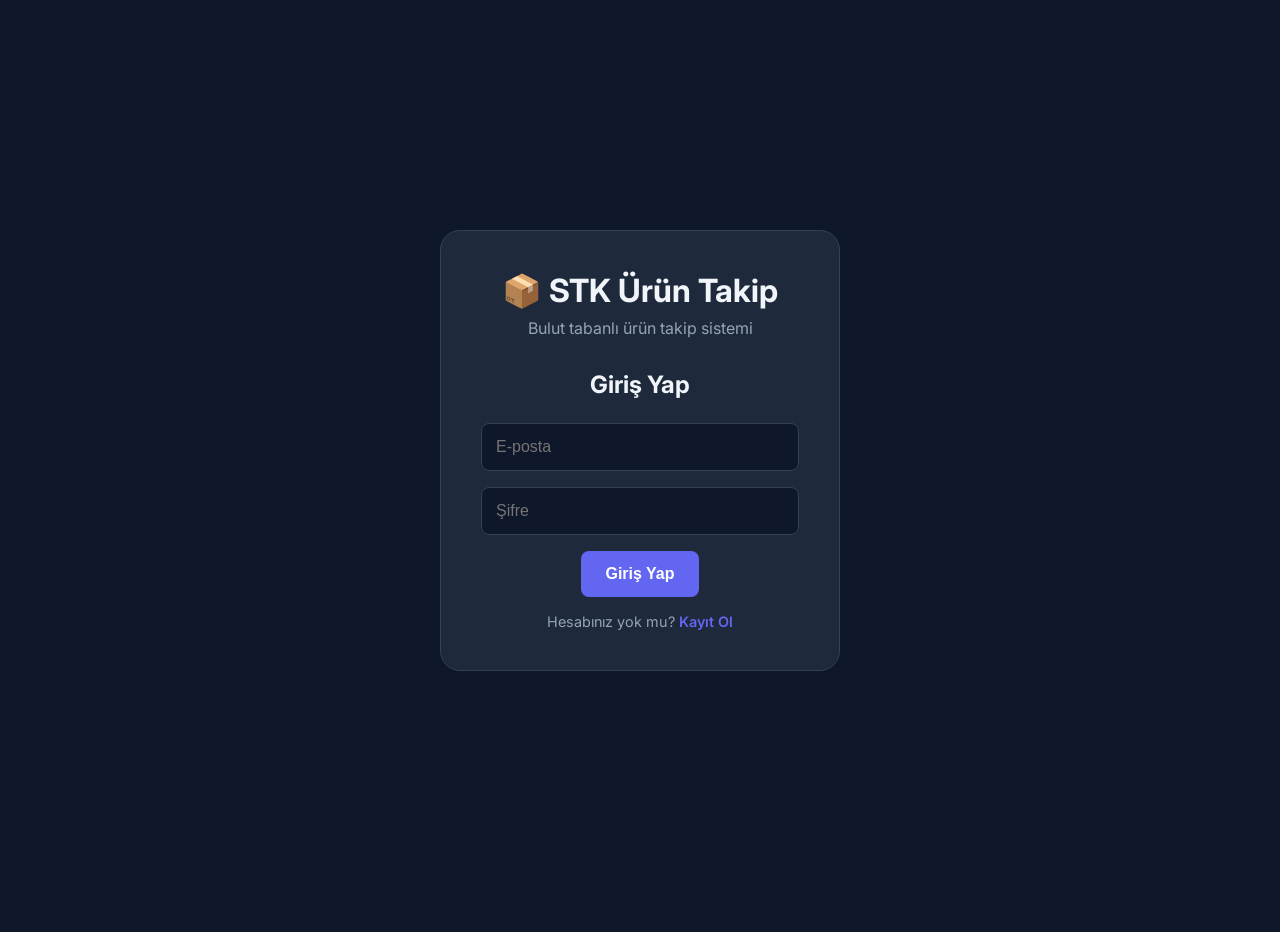
==== index.html @ 8dcf9ea6 "Add files via upload" ====
<!DOCTYPE html>
<html lang="tr">

<head>
    <meta charset="UTF-8">
    <meta name="viewport" content="width=device-width, initial-scale=1.0">
    <meta name="description" content="Ürün son kullanma tarihi takip uygulaması">
    <meta name="theme-color" content="#6366f1">
    <title>STK Ürün Takip</title>
    <link rel="stylesheet" href="style.css">
    <link rel="preconnect" href="https://fonts.googleapis.com">
    <link rel="preconnect" href="https://fonts.gstatic.com" crossorigin>
    <link href="https://fonts.googleapis.com/css2?family=Inter:wght@400;500;600;700&display=swap" rel="stylesheet">
    <link rel="manifest" href="manifest.json">
</head>

<body>
    <!-- Giriş/Kayıt Ekranı -->
    <div id="auth-container" class="auth-container">
        <div class="auth-card">
            <h1>📦 STK Ürün Takip</h1>
            <p class="auth-subtitle">Bulut tabanlı ürün takip sistemi</p>

            <div id="login-form" class="auth-form">
                <h2>Giriş Yap</h2>
                <input type="email" id="login-email" placeholder="E-posta" required>
                <input type="password" id="login-password" placeholder="Şifre" required>
                <button id="login-btn" class="btn btn-primary">Giriş Yap</button>
                <p class="auth-toggle">Hesabınız yok mu? <a href="#" id="show-register">Kayıt Ol</a></p>
            </div>

            <div id="register-form" class="auth-form hidden">
                <h2>Kayıt Ol</h2>
                <input type="text" id="register-name" placeholder="Adınız Soyadınız" required>
                <input type="email" id="register-email" placeholder="E-posta" required>
                <input type="password" id="register-password" placeholder="Şifre (min 6 karakter)" required>
                <button id="register-btn" class="btn btn-primary">Kayıt Ol</button>
                <p class="auth-toggle">Zaten hesabınız var mı? <a href="#" id="show-login">Giriş Yap</a></p>
            </div>
        </div>
    </div>

    <!-- Ana Uygulama -->
    <div id="app-container" class="app-container hidden">
        <!-- Header -->
        <header class="app-header">
            <div>
                <h1>📦 STK Ürün Takip</h1>
                <p class="subtitle">Son kullanma tarihi yaklaşan ürünleri takip edin</p>
            </div>
            <div class="user-info">
                <span id="user-name">Kullanıcı</span>
                <button id="logout-btn" class="btn btn-secondary">Çıkış</button>
            </div>
        </header>

        <!-- Bildirim İzin Butonu -->
        <div id="notification-prompt" class="notification-prompt hidden">
            <p>⏰ Bildirimleri açmak ister misiniz?</p>
            <button id="enable-notifications" class="btn btn-primary">Bildirimleri Aç</button>
        </div>

        <!-- Fotoğraf Ekleme -->
        <section class="add-product-section">
            <h2>Fotoğraf Çek</h2>

            <div class="camera-container">
                <video id="camera" autoplay playsinline class="hidden"></video>
                <canvas id="canvas" class="hidden"></canvas>
                <div id="photo-preview" class="photo-preview hidden">
                    <img id="preview-img" src="" alt="Ürün fotoğrafı">
                </div>
                <button id="take-photo-btn" class="btn btn-camera">📷 Fotoğraf Çek</button>
                <button id="capture-btn" class="btn btn-primary hidden">Çek</button>
                <button id="retake-btn" class="btn btn-secondary hidden">Tekrar Çek</button>
            </div>

            <form id="product-form">
                <div class="form-group">
                    <label>Hangi Gün Son Kullanma Tarihi?</label>
                    <div id="calendar-buttons" class="calendar-buttons">
                        <!-- Dinamik olarak JavaScript ile doldurulacak -->
                    </div>
                    <input type="hidden" id="selected-date" required>
                </div>

                <button type="submit" class="btn btn-add">Kaydet</button>
            </form>
        </section>

        <!-- Tarih Bazlı Görüntüleme -->
        <section class="products-section">
            <h2>Tarihlere Göre Fotoğraflar</h2>
            <div id="date-list" class="date-list">
                <p class="empty-message">Yükleniyor...</p>
            </div>
            <div id="photos-container" class="photos-container hidden">
                <div class="photos-header">
                    <button id="back-btn" class="btn btn-secondary">← Geri</button>
                    <button id="delete-all-btn" class="btn btn-danger">🗑️ Tümünü Sil</button>
                </div>
                <h3 id="selected-date-title"></h3>
                <div id="photos-grid" class="photos-grid"></div>
            </div>
        </section>
    </div>

    <!-- Firebase SDK -->
    <script src="https://www.gstatic.com/firebasejs/10.7.1/firebase-app-compat.js"></script>
    <script src="https://www.gstatic.com/firebasejs/10.7.1/firebase-auth-compat.js"></script>
    <script src="https://www.gstatic.com/firebasejs/10.7.1/firebase-firestore-compat.js"></script>
    <script src="https://www.gstatic.com/firebasejs/10.7.1/firebase-storage-compat.js"></script>

    <script src="firebase-config.js"></script>
    <script src="script.js"></script>

    <!-- Service Worker Kayıt -->
    <script>
        // Global hata yakalama
        window.addEventListener('error', (e) => {
            console.error('Global hata:', e.error);
            alert('Bir hata oluştu. Lütfen sayfayı yenileyin veya Firebase güvenlik kurallarını kontrol edin.');
        });

        window.addEventListener('unhandledrejection', (e) => {
            console.error('Promise hatası:', e.reason);
            if (e.reason && e.reason.code === 'permission-denied') {
                alert('⚠️ Firebase erişim hatası!\n\nFirebase güvenlik kurallarının süresi dolmuş olabilir.\n\nLütfen FIREBASE_GUVENLIK_KURALLARI.md dosyasındaki talimatları takip edin.');
            }
        });

        // Service Worker kayıt
        if ('serviceWorker' in navigator) {
            window.addEventListener('load', () => {
                navigator.serviceWorker.register('/sw.js')
                    .then(reg => console.log('✅ Service Worker kayıtlı:', reg.scope))
                    .catch(err => console.log('❌ Service Worker hatası:', err));
            });
        }
    </script>
</body>

</html>
---- style.css ----
:root {
    --primary: #6366f1;
    --primary-dark: #4f46e5;
    --danger: #ef4444;
    --warning: #f59e0b;
    --success: #10b981;
    --bg: #0f172a;
    --bg-card: #1e293b;
    --text: #f1f5f9;
    --text-muted: #94a3b8;
    --border: #334155;
}

* {
    margin: 0;
    padding: 0;
    box-sizing: border-box;
}

body {
    font-family: 'Inter', sans-serif;
    background: var(--bg);
    color: var(--text);
    min-height: 100vh;
    padding-bottom: 2rem;
}

/* Auth Container */
.auth-container {
    min-height: 100vh;
    display: flex;
    justify-content: center;
    align-items: center;
    padding: 1rem;
}

.auth-card {
    background: var(--bg-card);
    padding: 2.5rem;
    border-radius: 20px;
    max-width: 400px;
    width: 100%;
    border: 1px solid var(--border);
    text-align: center;
}

.auth-card h1 {
    font-size: 2rem;
    margin-bottom: 0.5rem;
}

.auth-subtitle {
    color: var(--text-muted);
    margin-bottom: 2rem;
}

.auth-form h2 {
    margin-bottom: 1.5rem;
    font-size: 1.5rem;
}

.auth-form input {
    width: 100%;
    padding: 0.875rem;
    background: var(--bg);
    border: 1px solid var(--border);
    border-radius: 8px;
    color: var(--text);
    font-size: 1rem;
    margin-bottom: 1rem;
    transition: border-color 0.3s;
}

.auth-form input:focus {
    outline: none;
    border-color: var(--primary);
}

.auth-toggle {
    margin-top: 1rem;
    color: var(--text-muted);
    font-size: 0.9rem;
}

.auth-toggle a {
    color: var(--primary);
    text-decoration: none;
    font-weight: 600;
}

.auth-toggle a:hover {
    text-decoration: underline;
}

* {
    margin: 0;
    padding: 0;
    box-sizing: border-box;
}

body {
    font-family: 'Inter', sans-serif;
    background: var(--bg);
    color: var(--text);
    min-height: 100vh;
    padding-bottom: 2rem;
}

.app-container {
    max-width: 800px;
    margin: 0 auto;
    padding: 1rem;
}

/* Header */
.app-header {
    display: flex;
    justify-content: space-between;
    align-items: center;
    padding: 2rem 1.5rem;
    background: linear-gradient(135deg, var(--primary), var(--primary-dark));
    border-radius: 16px;
    margin-bottom: 2rem;
    flex-wrap: wrap;
    gap: 1rem;
}

.app-header h1 {
    font-size: 2rem;
    margin-bottom: 0.5rem;
}

.subtitle {
    color: rgba(255, 255, 255, 0.9);
    font-size: 0.95rem;
}

.user-info {
    display: flex;
    align-items: center;
    gap: 1rem;
}

.user-info span {
    color: white;
    font-weight: 600;
}

/* Bildirim Prompt */
.notification-prompt {
    background: var(--warning);
    color: #000;
    padding: 1rem;
    border-radius: 12px;
    text-align: center;
    margin-bottom: 1.5rem;
}

.notification-prompt p {
    margin-bottom: 0.75rem;
    font-weight: 600;
}

.hidden {
    display: none !important;
}

/* Sections */
.add-product-section,
.products-section {
    background: var(--bg-card);
    padding: 1.5rem;
    border-radius: 16px;
    margin-bottom: 1.5rem;
    border: 1px solid var(--border);
}

h2 {
    margin-bottom: 1.5rem;
    font-size: 1.5rem;
}

/* Camera */
.camera-container {
    text-align: center;
    margin-bottom: 1.5rem;
}

#camera,
#canvas {
    width: 100%;
    max-width: 400px;
    border-radius: 12px;
    margin-bottom: 1rem;
}

.photo-preview {
    margin-bottom: 1rem;
}

.photo-preview img {
    width: 100%;
    max-width: 400px;
    border-radius: 12px;
    border: 2px solid var(--primary);
}

/* Form */
.form-group {
    margin-bottom: 1.25rem;
}

label {
    display: block;
    margin-bottom: 0.5rem;
    font-weight: 500;
    color: var(--text-muted);
}

input[type="text"],
input[type="date"] {
    width: 100%;
    padding: 0.875rem;
    background: var(--bg);
    border: 1px solid var(--border);
    border-radius: 8px;
    color: var(--text);
    font-size: 1rem;
    transition: border-color 0.3s;
}

input:focus {
    outline: none;
    border-color: var(--primary);
}

/* Buttons */
.btn {
    padding: 0.875rem 1.5rem;
    border: none;
    border-radius: 8px;
    font-weight: 600;
    cursor: pointer;
    transition: all 0.3s;
    font-size: 1rem;
}

.btn-primary {
    background: var(--primary);
    color: white;
}

.btn-primary:hover {
    background: var(--primary-dark);
    transform: translateY(-2px);
}

.btn-secondary {
    background: var(--text-muted);
    color: white;
    margin-left: 0.5rem;
}

.btn-camera {
    background: var(--success);
    color: white;
    width: 100%;
    max-width: 400px;
}

.btn-add {
    background: var(--primary);
    color: white;
    width: 100%;
}

.btn-add:hover {
    background: var(--primary-dark);
}

/* Calendar Buttons (Dinamik Takvim) */
.calendar-buttons {
    display: grid;
    grid-template-columns: repeat(7, 1fr);
    gap: 0.5rem;
    margin-top: 0.5rem;
}

.calendar-btn {
    padding: 0.75rem;
    background: var(--bg);
    border: 2px solid var(--border);
    border-radius: 8px;
    color: var(--text);
    font-weight: 600;
    cursor: pointer;
    transition: all 0.3s;
    font-size: 0.9rem;
}

.calendar-btn:hover {
    border-color: var(--primary);
    transform: translateY(-2px);
}

.calendar-btn.selected {
    background: var(--primary);
    border-color: var(--primary);
    color: white;
    box-shadow: 0 0 15px rgba(99, 102, 241, 0.4);
}

.calendar-btn.past {
    opacity: 0.4;
    cursor: not-allowed;
}

.calendar-btn.today {
    border-color: var(--warning);
    font-weight: 700;
}

/* Photos Header */
.photos-header {
    display: flex;
    justify-content: space-between;
    align-items: center;
    margin-bottom: 1rem;
    gap: 1rem;
}

.btn-danger {
    background: var(--danger);
    color: white;
}

.btn-danger:hover {
    background: #dc2626;
}

/* Date List */
.date-list {
    display: grid;
    gap: 0.75rem;
}

.date-card {
    background: var(--bg);
    border: 1px solid var(--border);
    border-radius: 12px;
    padding: 1.25rem;
    display: flex;
    justify-content: space-between;
    align-items: center;
    cursor: pointer;
    transition: all 0.3s;
}

.date-card:hover {
    border-color: var(--primary);
    transform: translateX(4px);
}

.date-card.urgent {
    border-left: 4px solid var(--danger);
}

.date-card.warning {
    border-left: 4px solid var(--warning);
}

.date-info h3 {
    margin-bottom: 0.25rem;
    font-size: 1.1rem;
}

.date-info p {
    color: var(--text-muted);
    font-size: 0.9rem;
}

.photo-count {
    background: var(--primary);
    color: white;
    padding: 0.5rem 1rem;
    border-radius: 8px;
    font-weight: 600;
}

/* Photos Grid */
.photos-container {
    margin-top: 1.5rem;
}

.photos-container h3 {
    margin: 1rem 0;
}

.photos-grid {
    display: grid;
    grid-template-columns: repeat(auto-fill, minmax(150px, 1fr));
    gap: 1rem;
    margin-top: 1rem;
}

.photo-item {
    position: relative;
    border-radius: 12px;
    overflow: hidden;
    aspect-ratio: 1;
    border: 2px solid var(--border);
    transition: transform 0.2s;
}

.photo-item:hover {
    transform: scale(1.05);
}

.photo-item img {
    width: 100%;
    height: 100%;
    object-fit: cover;
}

.photo-user {
    position: absolute;
    bottom: 0;
    left: 0;
    right: 0;
    background: rgba(0, 0, 0, 0.7);
    color: white;
    padding: 0.5rem;
    font-size: 0.8rem;
    text-align: center;
    backdrop-filter: blur(5px);
}

.photo-delete {
    position: absolute;
    top: 0.5rem;
    right: 0.5rem;
    background: var(--danger);
    color: white;
    border: none;
    border-radius: 50%;
    width: 32px;
    height: 32px;
    cursor: pointer;
    font-size: 1.2rem;
    display: flex;
    align-items: center;
    justify-content: center;
    opacity: 0.9;
}

.photo-delete:hover {
    opacity: 1;
    transform: scale(1.1);
}

.empty-message {
    text-align: center;
    color: var(--text-muted);
    padding: 2rem;
}

@media (max-width: 600px) {
    .app-header h1 {
        font-size: 1.5rem;
    }

    .product-card {
        flex-direction: column;
        text-align: center;
    }

    .product-image {
        width: 100%;
        height: 150px;
    }
}
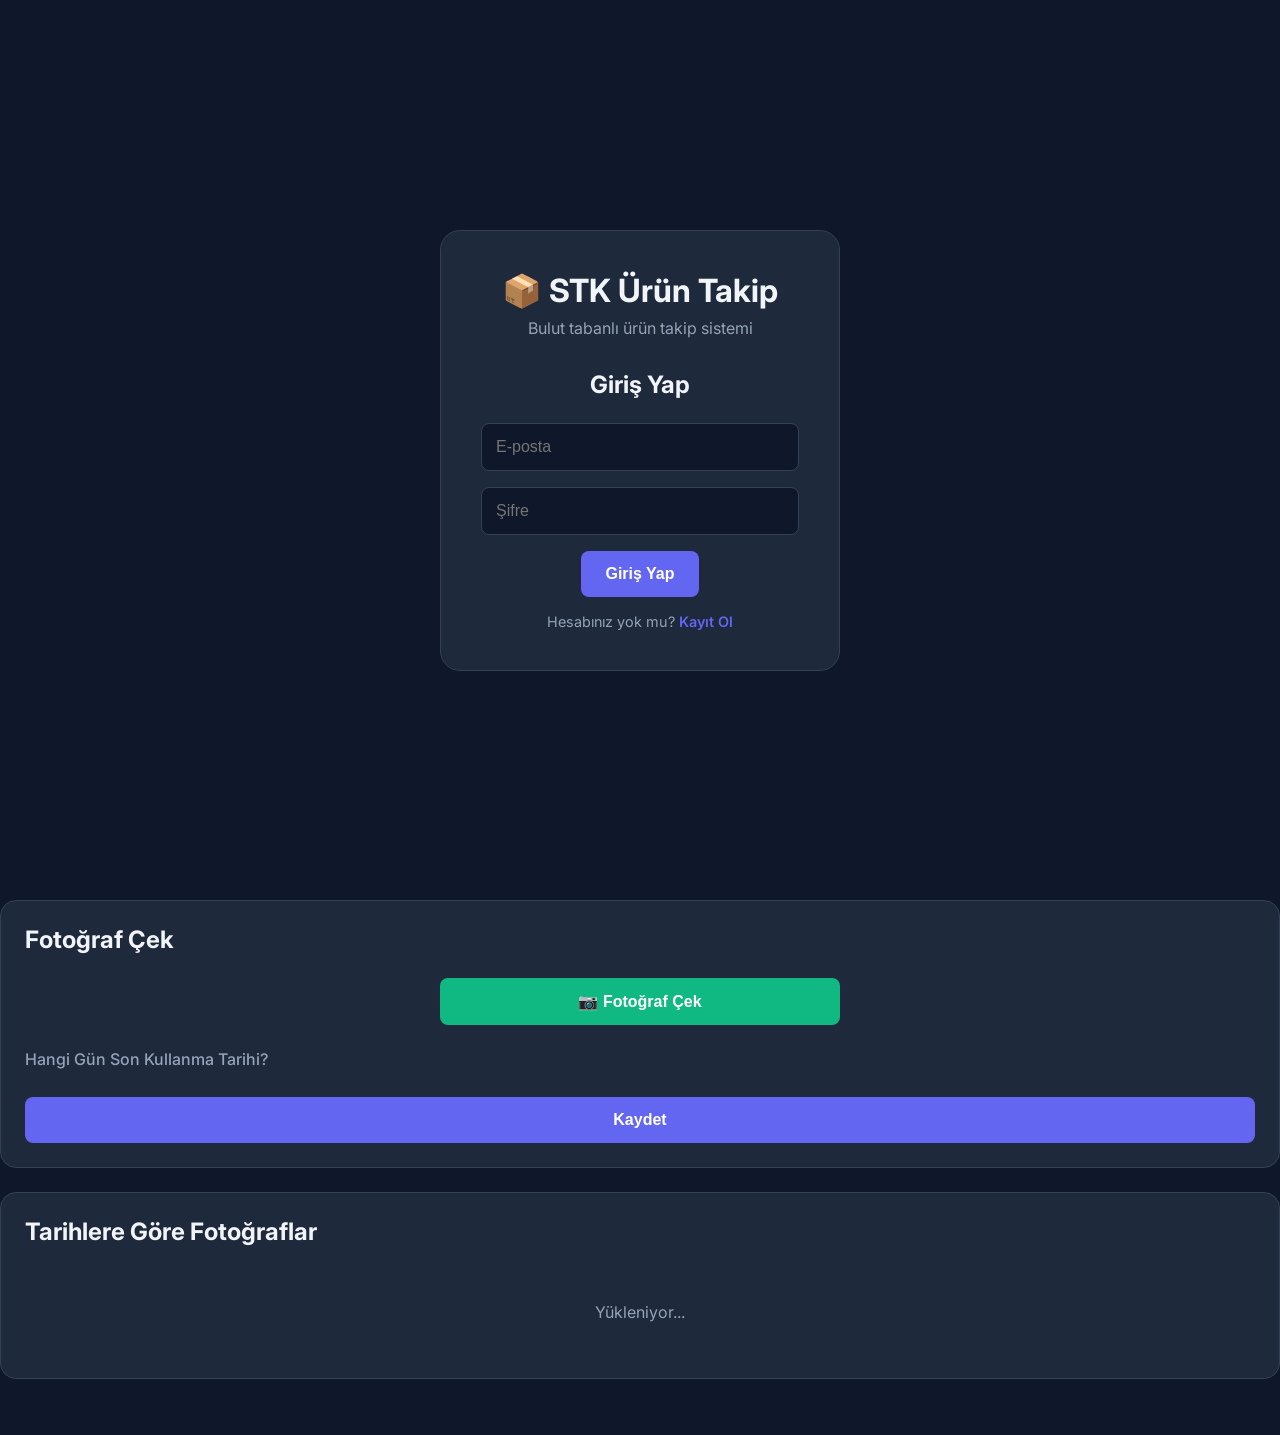
==== commit 689add90: "Add files via upload Signed-off-by: 02elemen <94193325+02elemen02@users.noreply.github.com>" ====
--- a/index.html
+++ b/index.html
@@ -47,6 +47,7 @@
             <div>
                 <h1>📦 STK Ürün Takip</h1>
                 <p class="subtitle">Son kullanma tarihi yaklaşan ürünleri takip edin</p>
+                <button id="install-app-btn" class="btn btn-primary hidden" style="margin-top: 10px; font-size: 0.85rem; padding: 0.5rem; background-color: #10b981;">⬇️ Uygulamayı Telefona Yükle</button>
             </div>
             <div class="user-info">
                 <span id="user-name">Kullanıcı</span>
@@ -54,9 +55,14 @@
             </div>
         </header>
 
-        <!-- Bildirim İzin Butonu -->
-        <div id="notification-prompt" class="notification-prompt hidden">
-            <p>⏰ Bildirimleri açmak ister misiniz?</p>
+        <!-- Acil Durum / Hatırlatıcı Paneli (In-App Notification) -->
+        <div id="alert-dashboard" class="alert-dashboard hidden">
+            <div class="alert-icon">⚠️</div>
+            <div class="alert-content">
+                <h3 id="alert-title">DİKKAT: Süresi Yaklaşan/Geçen Ürünler Var!</h3>
+                <p id="alert-desc">... ürünün tarihi geçti, ... ürünün bitmesine çok az kaldı.</p>
+            </div>
+        </div>
             <button id="enable-notifications" class="btn btn-primary">Bildirimleri Aç</button>
         </div>
 
@@ -65,14 +71,17 @@
             <h2>Fotoğraf Çek</h2>
 
             <div class="camera-container">
+                <!-- Canlı Kamera Görüntüsü -->
                 <video id="camera" autoplay playsinline class="hidden"></video>
                 <canvas id="canvas" class="hidden"></canvas>
+                
                 <div id="photo-preview" class="photo-preview hidden">
                     <img id="preview-img" src="" alt="Ürün fotoğrafı">
                 </div>
+                
                 <button id="take-photo-btn" class="btn btn-camera">📷 Fotoğraf Çek</button>
                 <button id="capture-btn" class="btn btn-primary hidden">Çek</button>
-                <button id="retake-btn" class="btn btn-secondary hidden">Tekrar Çek</button>
+                <button id="retake-btn" class="btn btn-secondary hidden">Yeniden Çek</button>
             </div>
 
             <form id="product-form">
--- a/style.css
+++ b/style.css
@@ -478,4 +478,71 @@
         width: 100%;
         height: 150px;
     }
+}
+
+/* ================== ACİL DURUM PANELİ (IN-APP REMINDER) ================== */
+.alert-dashboard {
+    background: linear-gradient(135deg, #ef4444 0%, #dc2626 100%);
+    color: white;
+    margin: 1rem 1rem 0 1rem;
+    padding: 1rem 1.5rem;
+    border-radius: 12px;
+    display: flex;
+    align-items: center;
+    gap: 1rem;
+    box-shadow: 0 10px 15px -3px rgba(239, 68, 68, 0.4);
+    animation: slideDownFade 0.5s ease-out;
+    cursor: pointer;
+    transition: transform 0.2s ease;
+}
+
+.alert-dashboard:hover {
+    transform: translateY(-2px);
+}
+
+.alert-dashboard .alert-icon {
+    font-size: 2rem;
+    animation: bounceAlert 2s infinite;
+}
+
+.alert-dashboard .alert-content h3 {
+    margin: 0 0 0.25rem 0;
+    font-size: 1.1rem;
+    font-weight: 700;
+}
+
+.alert-dashboard .alert-content p {
+    margin: 0;
+    font-size: 0.9rem;
+    opacity: 0.9;
+}
+
+/* ================== ANİMASYONLAR ================== */
+@keyframes slideDownFade {
+    from {
+        opacity: 0;
+        transform: translateY(-20px);
+    }
+    to {
+        opacity: 1;
+        transform: translateY(0);
+    }
+}
+
+@keyframes bounceAlert {
+    0%, 20%, 50%, 80%, 100% { transform: translateY(0); }
+    40% { transform: translateY(-10px); }
+    60% { transform: translateY(-5px); }
+}
+
+@keyframes pulseRed {
+    0% { box-shadow: 0 0 0 0 rgba(239, 68, 68, 0.7); }
+    70% { box-shadow: 0 0 0 10px rgba(239, 68, 68, 0); }
+    100% { box-shadow: 0 0 0 0 rgba(239, 68, 68, 0); }
+}
+
+/* 3 Gün ve altı kalan tarihler için sürekli uyarı efekti */
+.calendar-btn.pulse-alert {
+    animation: pulseRed 2s infinite;
+    border: 2px solid #ef4444 !important;
 }
